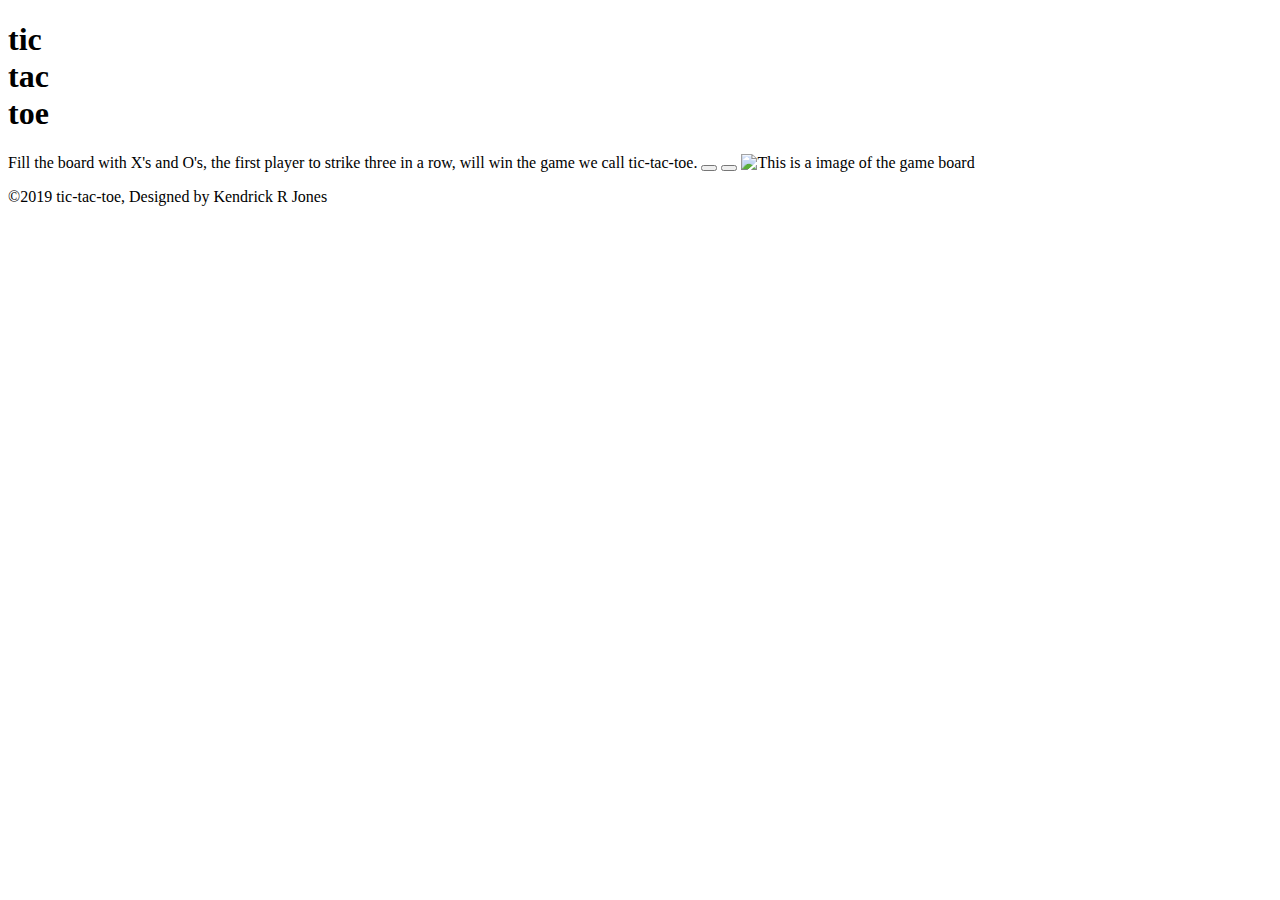
==== root/index.html @ df15e3b8 "Project file structure created and added basic html for landing page" ====
<!DOCTYPE html>
<html lang="en">
<head>
    <meta charset="UTF-8">
    <meta name="viewport" content="width=device-width, initial-scale=1.0">
    <meta http-equiv="X-UA-Compatible" content="ie=edge">
    <title>tic-tac-toe</title>
    <meta name ="keywords" content="tic-tac-toe, tic tac toe, tic, tac, toe, xo, x. o">
    <meta name="description" content="This is a single and multiplay tic-tac-toe game">
    <link href="./styles.css" rel="stylesheet">
</head>

<body>
    <!-- add a header thtat will be stacked h1 text or an imbeded image that serves as game logo -->
    <header>
        <h1>tic<br>tac<br>toe</h1>
        <!-- <img class='logo' src="" alt="game logo"> -->
    </header>

    <main>
        <p>Fill the board with X's and O's, the first player to strike three in a row, will win the game we call tic-tac-toe.
    <!-- the buttons should allow user to select single or multi-player. If we cannot get single-player vs ai to work by deadline just use one button that says 'Lets Play'. -->
        <button class='single-player'></button>
        <button class='multi-player'></button>
    <!-- add a image of the game board in action as the main visual element on the page -->
        <img clss='mainImg'src="" alt="This is a image of the game board">
    </main>

    <footer></footer>
        <p>&copy;2019 tic-tac-toe, Designed by Kendrick R Jones</p> 
    </footer>

    <script src='./script.js'></script>
</body>
</html>
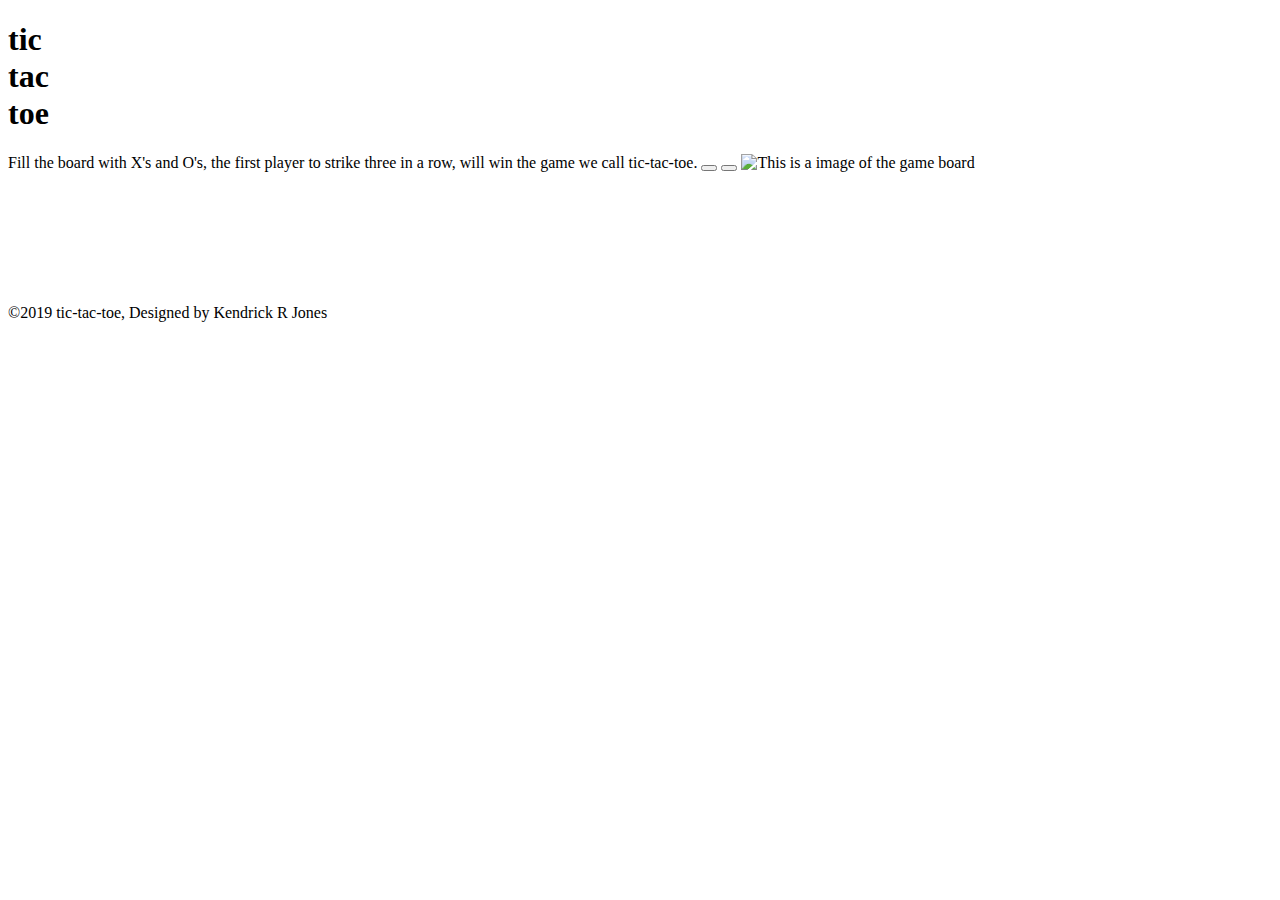
==== commit d16ec101: "basic css set for board game page" ====
--- a/root/index.html
+++ b/root/index.html
@@ -7,13 +7,14 @@
     <title>tic-tac-toe</title>
     <meta name ="keywords" content="tic-tac-toe, tic tac toe, tic, tac, toe, xo, x. o">
     <meta name="description" content="This is a single and multiplay tic-tac-toe game">
+    <link href="https://fonts.googleapis.com/css?family=Baloo+Bhai|Roboto|Shrikhand&display=swap" rel="stylesheet">
     <link href="./styles.css" rel="stylesheet">
 </head>
 
 <body>
-    <!-- add a header thtat will be stacked h1 text or an imbeded image that serves as game logo -->
+    <!-- add a header that will be stacked h1 text or an imbeded image that serves as game logo -->
     <header>
-        <h1>tic<br>tac<br>toe</h1>
+        <h1 class="mainLogo">tic<br>tac<br>toe</h1>
         <!-- <img class='logo' src="" alt="game logo"> -->
     </header>
 
--- a/root/styles.css
+++ b/root/styles.css
@@ -0,0 +1,112 @@
+nav {
+    display: flex;
+    flex-direction: row;
+    margin: 30px 80px 10px 80px;
+    justify-content: flex-end;
+}
+
+li {
+    list-style: none;
+    font-family: 'Roboto', sans-serif;;
+    font-size: 100%;    
+}
+
+.insideLogo {
+    font-family: 'Shrikhand', cursive;
+    font-size: 250%;
+    text-align: center;
+    margin: 40px 20px 0px 0px;
+}
+
+h3 {
+    list-style: none;
+    font-family: 'Roboto', sans-serif;;
+    font-size: 100%; 
+    text-align: center; 
+    margin: 10px 20px 10px 0px;
+}
+
+.main-container {
+    display: grid;
+    grid-template-columns: 30% 1fr 30%;
+    grid-template-areas: 'playerOne game-board playerTwo';
+    justify-content: center;
+    align-items: center;
+    text-align: center;
+}
+
+.playerOne-container {
+    grid-template-areas: 'playerOne';
+}
+
+.playerOneName {
+    list-style: none;
+    font-family: 'Roboto', sans-serif;
+    font-size: 80%; 
+    margin: 10px 5px 18px 250px;
+}
+
+.playerOneScore {
+    width: 110px;
+    height: 140px;
+    background-color: #34495e;
+    font-family: 'Roboto Black', sans-serif;
+    color: white;
+    font-size: 5em;
+    text-align: center;
+    justify-content: center;
+    margin-left: auto;
+}
+
+.game-board {
+    width: 400px;
+    height: 420px;
+    margin: 0 auto;
+    background-color: #34495e;
+    border: 6px solid white;
+    border-radius: 8px;
+    display: grid;
+    grid-template: repeat(3, 1fr) / repeat(3, 1fr);
+}
+  
+.box {
+    border: 5px solid white;
+    border-radius: 2px;
+    font-family: 'Baloo Bhai', cursive;
+    font-weight: black;
+    color: #fff;
+    font-size: 5em;
+    display: flex;
+    justify-content: center;
+    align-items: center;
+}
+
+.playerTwo-container {
+    grid-template-areas: 'playerTwo';
+}
+
+.playerTwoName {
+    list-style: none;
+    font-family: 'Roboto', sans-serif;
+    font-size: 80%; 
+    margin: 10px 250px 18px 5px;
+}
+
+.playerTwoScore {
+    width: 110px;
+    height: 140px;
+    background-color: #34495e;
+    font-family: 'Roboto Black', sans-serif;
+    color: white;
+    font-size: 5em;
+    text-align: center;
+    margin-right: auto;
+}
+
+footer {
+    font-family: 'Roboto', sans-serif;;
+    font-size: 60%; 
+    text-align: center;
+    padding: 50px;
+}
+
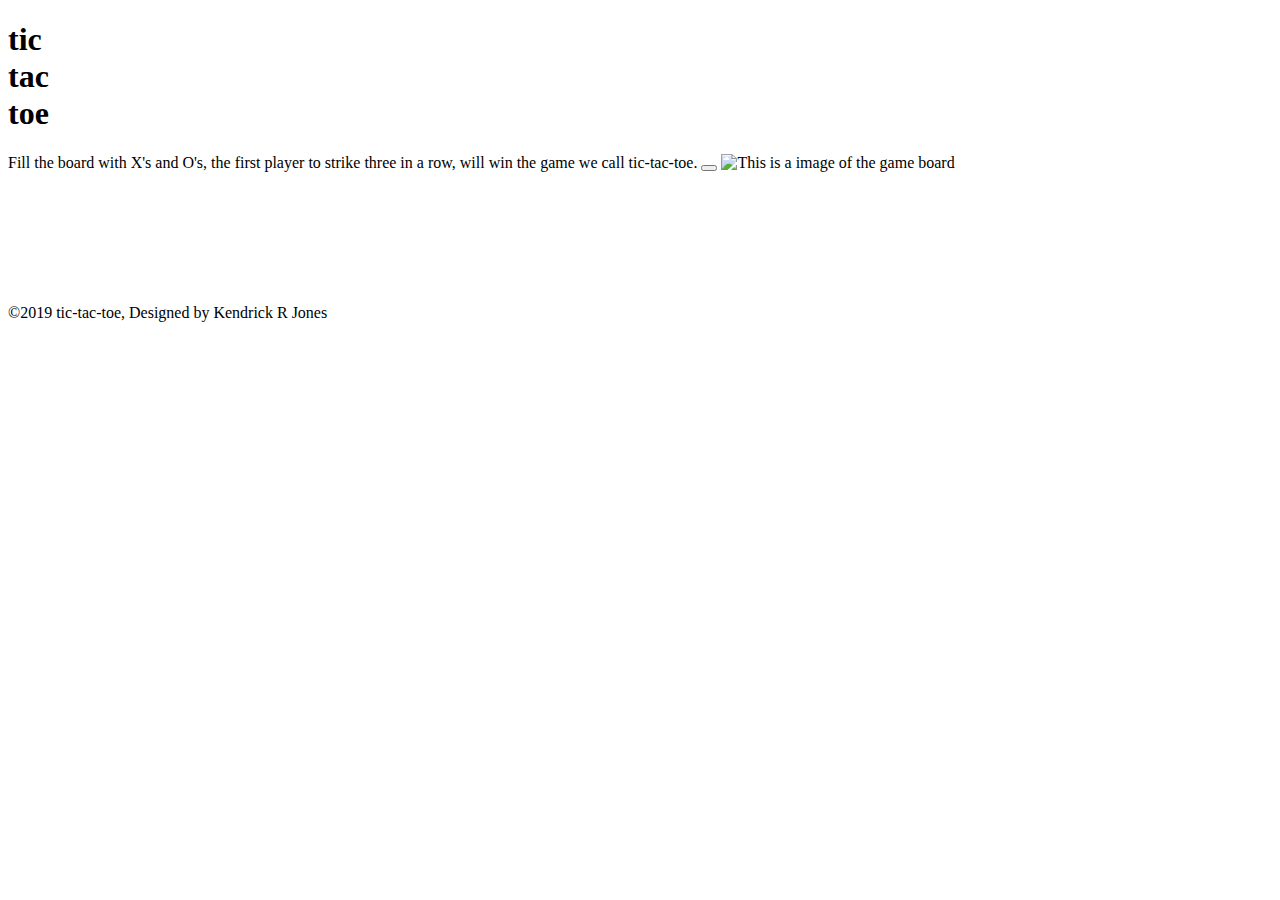
==== commit 8810c36c: "js game board and alert box logic complete" ====
--- a/root/index.html
+++ b/root/index.html
@@ -7,7 +7,7 @@
     <title>tic-tac-toe</title>
     <meta name ="keywords" content="tic-tac-toe, tic tac toe, tic, tac, toe, xo, x. o">
     <meta name="description" content="This is a single and multiplay tic-tac-toe game">
-    <link href="https://fonts.googleapis.com/css?family=Baloo+Bhai|Roboto|Shrikhand&display=swap" rel="stylesheet">
+    <link href="https://fonts.googleapis.com/css?family=Baloo+Bhai|Roboto|Shrikhand|Bungee|Bungee+Shade&display=swap" rel="stylesheet">
     <link href="./styles.css" rel="stylesheet">
 </head>
 
@@ -21,8 +21,7 @@
     <main>
         <p>Fill the board with X's and O's, the first player to strike three in a row, will win the game we call tic-tac-toe.
     <!-- the buttons should allow user to select single or multi-player. If we cannot get single-player vs ai to work by deadline just use one button that says 'Lets Play'. -->
-        <button class='single-player'></button>
-        <button class='multi-player'></button>
+        <button class='play'></button>
     <!-- add a image of the game board in action as the main visual element on the page -->
         <img clss='mainImg'src="" alt="This is a image of the game board">
     </main>
--- a/root/styles.css
+++ b/root/styles.css
@@ -35,29 +35,6 @@
     text-align: center;
 }
 
-.playerOne-container {
-    grid-template-areas: 'playerOne';
-}
-
-.playerOneName {
-    list-style: none;
-    font-family: 'Roboto', sans-serif;
-    font-size: 80%; 
-    margin: 10px 5px 18px 250px;
-}
-
-.playerOneScore {
-    width: 110px;
-    height: 140px;
-    background-color: #34495e;
-    font-family: 'Roboto Black', sans-serif;
-    color: white;
-    font-size: 5em;
-    text-align: center;
-    justify-content: center;
-    margin-left: auto;
-}
-
 .game-board {
     width: 400px;
     height: 420px;
@@ -81,7 +58,90 @@
     align-items: center;
 }
 
-.playerTwo-container {
+.box:hover {
+    background-color: light gre;
+}
+
+footer {
+    font-family: 'Roboto', sans-serif;
+    font-size: 60%; 
+    text-align: center;
+    padding: 50px;
+}
+
+.alert-box {
+    display: none;
+    width: 400px;
+    height: 420px;
+    top: 225px;
+    background-color: #5789bb;
+    position: absolute; 
+    left: 43%;
+    margin-left: -100px;
+    justify-content: center;
+    flex-direction: column;
+}
+
+.game-over {
+    font-family: 'Bungee Shade', cursive;
+    font-size: 500%;
+    color: white;
+    text-align: center;
+    top: 55px;
+    line-height: 80px;
+    padding: 0px 0px 10px 0px;
+}
+
+.winner {
+    font-family: 'Bungee', cursive;
+    font-size: 300%;
+    color: white;
+    text-align: center;
+    padding: 0px 0px 50px 0px;
+} 
+
+.play-again {
+    font-family: 'Roboto script=all rev=1', sans-serif;
+    font-weight: 900;
+    font-style: inherit; 
+    font-size: 100%;
+    color: white;
+    text-align: center;
+    text-decoration: none;
+    background-color: #d721dd;
+    border: none;
+    border-radius: 20px;
+    padding: 15px 32px;
+    width: max-content;
+    bottom: 70px; 
+    left: 30%;
+    position: absolute;
+
+/* the code below is a start styliing the boxes where player scores will display
+/* .playerOne-container {
+    grid-template-areas: 'playerOne';
+}
+
+.playerOneName {
+    list-style: none;
+    font-family: 'Roboto', sans-serif;
+    font-size: 80%; 
+    margin: 10px 5px 18px 250px;
+}
+
+.playerOneScore {
+    width: 110px;
+    height: 140px;
+    background-color: #34495e;
+    font-family: 'Roboto Black', sans-serif;
+    color: white;
+    font-size: 5em;
+    text-align: center;
+    justify-content: center;
+    margin-left: auto;
+} */
+
+/* .playerTwo-container {
     grid-template-areas: 'playerTwo';
 }
 
@@ -101,12 +161,4 @@
     font-size: 5em;
     text-align: center;
     margin-right: auto;
-}
-
-footer {
-    font-family: 'Roboto', sans-serif;;
-    font-size: 60%; 
-    text-align: center;
-    padding: 50px;
-}
-
+} */ 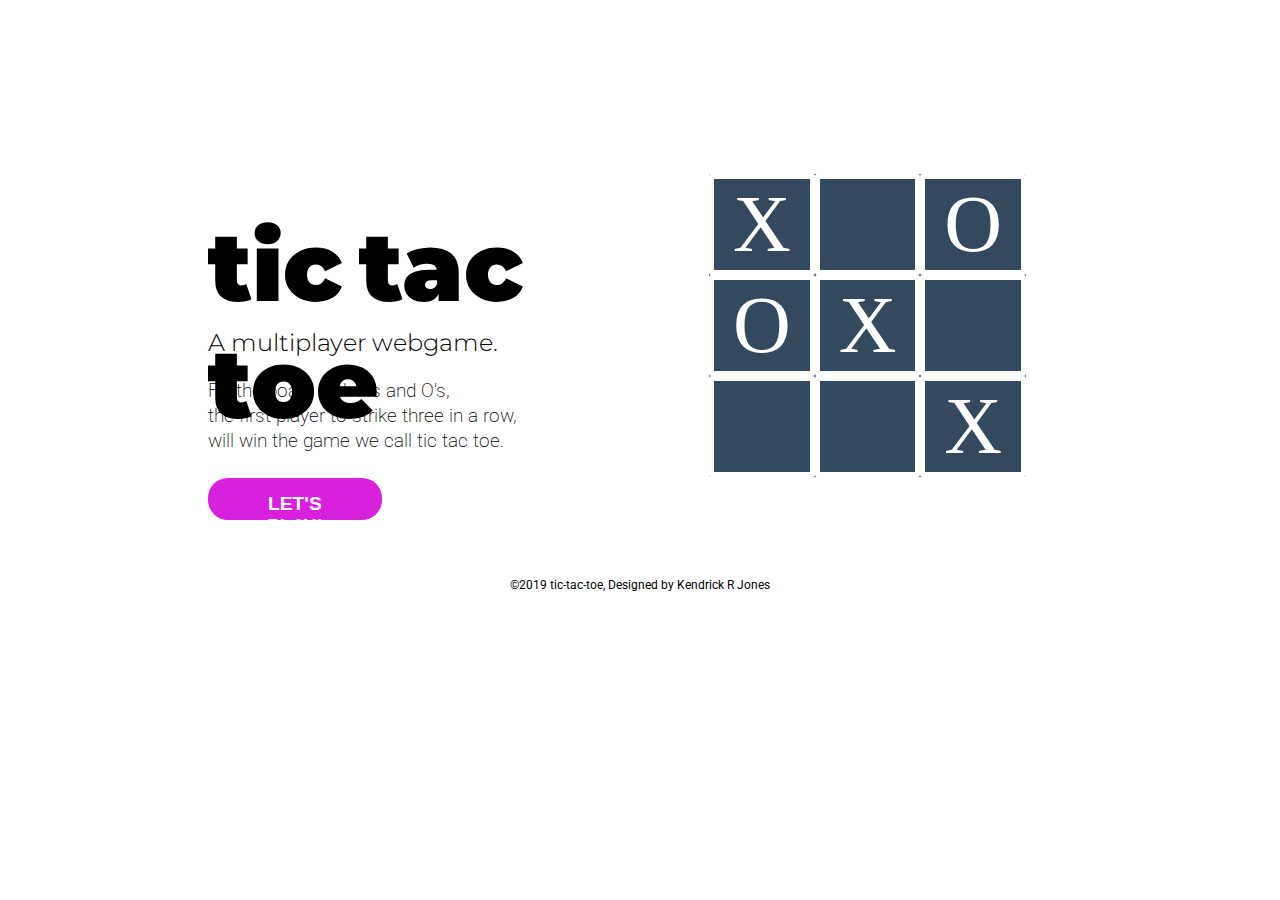
==== commit 63226bf0: "all js logic for project complete" ====
--- a/root/index.html
+++ b/root/index.html
@@ -7,26 +7,34 @@
     <title>tic-tac-toe</title>
     <meta name ="keywords" content="tic-tac-toe, tic tac toe, tic, tac, toe, xo, x. o">
     <meta name="description" content="This is a single and multiplay tic-tac-toe game">
-    <link href="https://fonts.googleapis.com/css?family=Baloo+Bhai|Roboto|Shrikhand|Bungee|Bungee+Shade&display=swap" rel="stylesheet">
+    <link href="https://fonts.googleapis.com/css?family=Baloo+Bhai|Roboto|Shrikhand|Bungee|Bungee+Shade|Montserrat:900&display=swap" rel="stylesheet">
     <link href="./styles.css" rel="stylesheet">
 </head>
 
-<body>
-    <!-- add a header that will be stacked h1 text or an imbeded image that serves as game logo -->
-    <header>
-        <h1 class="mainLogo">tic<br>tac<br>toe</h1>
-        <!-- <img class='logo' src="" alt="game logo"> -->
-    </header>
+<body id="home-body">
+    <header></header>
 
     <main>
-        <p>Fill the board with X's and O's, the first player to strike three in a row, will win the game we call tic-tac-toe.
-    <!-- the buttons should allow user to select single or multi-player. If we cannot get single-player vs ai to work by deadline just use one button that says 'Lets Play'. -->
-        <button class='play'></button>
-    <!-- add a image of the game board in action as the main visual element on the page -->
-        <img clss='mainImg'src="" alt="This is a image of the game board">
+        <div class="landing-container">
+            <h1 class="mainLogo">tic tac toe</h1>
+            <h2>A multiplayer webgame.</h2>
+            <p>Fill the board with X's and O's, <br> the first player to strike three in a row, <br> will win the game we call tic tac toe.</p>
+            <button class='playBtn' onclick="window.location.href = '../pages/game/game.html';">LET'S PLAY!</button>
+            <div class='display-board'>
+                    <div class="displayBox">X</div>
+                    <div class="displayBox"></div>
+                    <div class="displayBox">O</div>
+                    <div class="displayBox">O</div>
+                    <div class="displayBox">X</div>
+                    <div class="displayBox"></div>
+                    <div class="displayBox"></div>
+                    <div class="displayBox"></div>
+                    <div class="displayBox">X</div>
+                </div>
+        </div>
     </main>
 
-    <footer></footer>
+    <footer class="home-footer">
         <p>&copy;2019 tic-tac-toe, Designed by Kendrick R Jones</p> 
     </footer>
 
--- a/root/styles.css
+++ b/root/styles.css
@@ -1,3 +1,111 @@
+
+
+#home-body {
+    overflow: hidden;
+    display: flex;
+    flex-direction: column;
+    background-color: white;
+}
+
+#game-body {
+    overflow: hidden;
+    display: flex;
+    flex-direction: column;
+    background-color: #34495e;
+}
+
+.landing-container {
+    display: grid;
+    grid-template-columns: 55% 45%;
+    grid-template-areas: 'mainContent displayBoard';
+    flex-direction: column;
+    padding: 0px;
+    margin: 0px;
+}
+
+.mainLogo {
+    font-family: 'Montserrat', sans-serif;
+    font-weight: 900;
+    font-style: normal;
+    font-size: 600%;
+    word-spacing: -12px;
+    margin: 200px 0px 20px 200px;
+    grid-area: mainContent;
+}
+
+h2 {
+    font-family: 'Montserrat', sans-serif;
+    font-weight: 300;
+    font-style: normal; 
+    font-size: 150%; 
+    margin: 320px 0px 20px 200px;
+    grid-area: mainContent;
+}
+
+.landing-container p {
+    font-family: 'Roboto', sans-serif;
+    font-weight: 200;
+    font-style: normal; 
+    font-size: 120%; 
+    margin: 370px 0px 20px 200px;
+    line-height: 25px;
+    grid-area: mainContent;
+}
+
+.playBtn {
+    font-family: 'Roboto script=all rev=1', sans-serif;
+    font-weight: 900;
+    font-style: inherit; 
+    font-size: 120%;
+    color: white;
+    text-align: center;
+    text-decoration: none;
+    background-color: #d721dd;
+    border: none;
+    border-radius: 20px;
+    padding: 15px 32px;
+    width: 25%;
+    height: 7%;
+    margin: 470px 0px 20px 200px;
+    grid-area: mainContent;
+}
+
+.landing-container p {
+    grid-area: mainContent;
+}
+
+.display-board {
+    margin: 10em 15em 8em 0em;
+    padding: 0px;
+    background-color: #34495e;
+    border: 6px solid white;
+    border-radius: 8px;
+    grid-template-columns: subgrid;
+    grid-template-rows: subgrid;
+    grid-template: repeat(3, 1fr) / repeat(3, 1fr);
+    display: grid;
+    justify-content: flex-end;
+    grid-area: displayBoard;
+}
+  
+.displayBox {
+    border: 5px solid white;
+    border-radius: 2px;
+    font-family: 'Baloo Bhai', cursive;
+    font-weight: black;
+    color: #fff;
+    font-size: 5em;
+    display: flex;
+    justify-content: center;
+    align-items: center;
+}
+
+
+
+
+
+/* //game.html styling */
+
 nav {
     display: flex;
     flex-direction: row;
@@ -5,34 +113,45 @@
     justify-content: flex-end;
 }
 
-li {
-    list-style: none;
-    font-family: 'Roboto', sans-serif;;
-    font-size: 100%;    
+.homeBtn {
+    list-style: none;
+    font-family: 'Roboto', sans-serif;
+    font-size: 100%; 
+    color: white;
+    text-align: center;
+    text-decoration: none;
+    background-color: #d721dd;
+    border: none;
+    border-radius: 20px;
+    padding: 4px 7px;
+    width: 80px;
+    height: 50px;   
 }
 
 .insideLogo {
-    font-family: 'Shrikhand', cursive;
+    font-family: 'Montserrat', sans-serif;
+    font-weight: 900;
+    font-style: normal;
     font-size: 250%;
-    text-align: center;
-    margin: 40px 20px 0px 0px;
+    word-spacing: -5px;
+    text-align: center;
+    margin: 25px 20px 0px 0px;
 }
 
 h3 {
     list-style: none;
-    font-family: 'Roboto', sans-serif;;
+    font-family: 'Roboto', sans-serif;
     font-size: 100%; 
     text-align: center; 
-    margin: 10px 20px 10px 0px;
-}
-
-.main-container {
+    margin: 10px 20px 20px 0px;
+}
+
+.game-container {
     display: grid;
     grid-template-columns: 30% 1fr 30%;
     grid-template-areas: 'playerOne game-board playerTwo';
     justify-content: center;
-    align-items: center;
-    text-align: center;
+    flex-direction: column;
 }
 
 .game-board {
@@ -44,6 +163,7 @@
     border-radius: 8px;
     display: grid;
     grid-template: repeat(3, 1fr) / repeat(3, 1fr);
+    grid-area: game-board;
 }
   
 .box {
@@ -62,21 +182,14 @@
     background-color: light gre;
 }
 
-footer {
-    font-family: 'Roboto', sans-serif;
-    font-size: 60%; 
-    text-align: center;
-    padding: 50px;
-}
-
 .alert-box {
     display: none;
-    width: 400px;
-    height: 420px;
-    top: 225px;
+    width: 450px;
+    height: 490px;
+    top: 182px;
+    position: absolute;
     background-color: #5789bb;
-    position: absolute; 
-    left: 43%;
+    left: 42%;
     margin-left: -100px;
     justify-content: center;
     flex-direction: column;
@@ -97,7 +210,7 @@
     font-size: 300%;
     color: white;
     text-align: center;
-    padding: 0px 0px 50px 0px;
+    padding: 0px 0px 60px 0px;
 } 
 
 .play-again {
@@ -116,6 +229,25 @@
     bottom: 70px; 
     left: 30%;
     position: absolute;
+}
+
+.home-footer {
+    font-family: 'Roboto', sans-serif;
+    font-size: 12px; 
+    text-align: center;
+    margin: -45px;
+    /* width: 100%; */
+}
+
+.game-footer {
+    font-family: 'Roboto', sans-serif;
+    font-size: 12px; 
+    width: 100vw;
+    text-align: center;
+    position: absolute;
+    align-self: center;
+    bottom: 100px;
+}
 
 /* the code below is a start styliing the boxes where player scores will display
 /* .playerOne-container {
